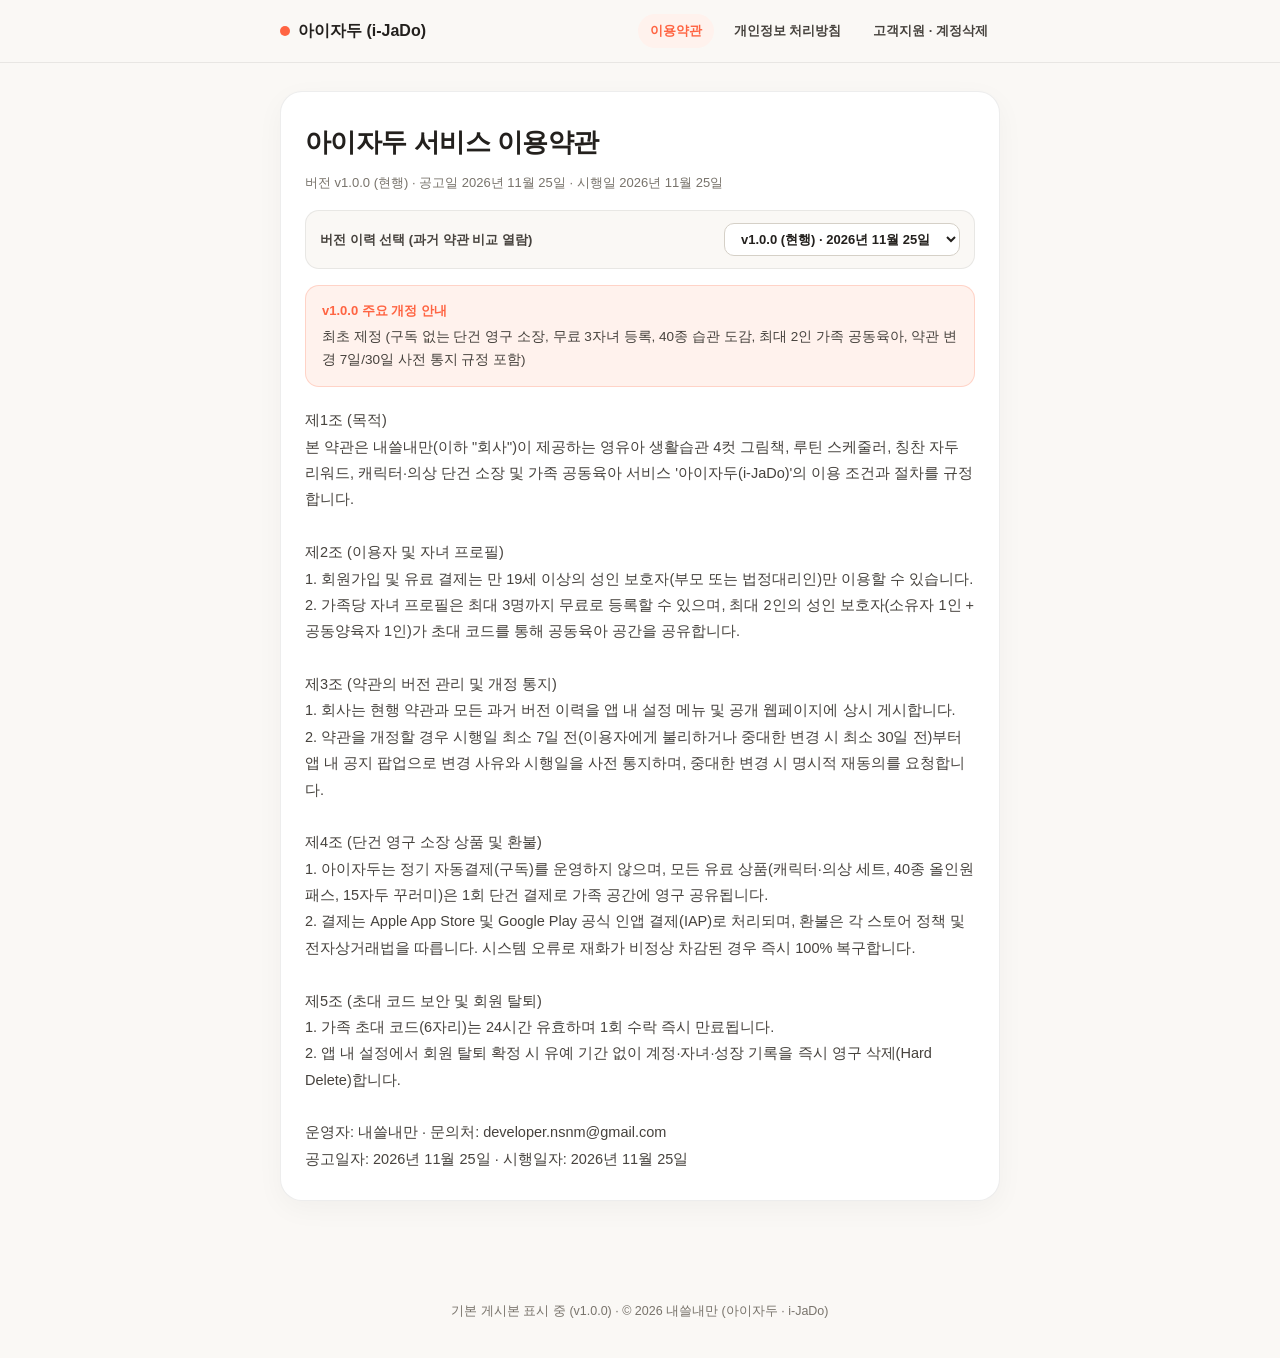
==== terms.html @ 7362d00f "docs(legal): publish i-JaDo official Terms, Privacy Policy, and Support portal (내쓸내만)" ====
<!DOCTYPE html>
<html lang="ko">
<head>
  <meta charset="UTF-8" />
  <meta name="viewport" content="width=device-width, initial-scale=1.0" />
  <title>아이자두(i-JaDo) 서비스 이용약관</title>
  <link rel="stylesheet" href="./styles.css" />
</head>
<body data-legal-doc-type="terms">
  <header class="topbar">
    <div class="topbar-inner">
      <a class="brand" href="./index.html"><span class="brand-dot"></span>아이자두 (i-JaDo)</a>
      <nav class="nav">
        <a class="active" href="./terms.html">이용약관</a>
        <a href="./privacy.html">개인정보 처리방침</a>
        <a href="./support.html">고객지원 · 계정삭제</a>
      </nav>
    </div>
  </header>

  <main class="container">
    <article class="doc-card">
      <h1 id="doc-title">아이자두 서비스 이용약관</h1>
      <div id="doc-meta" class="meta-line">버전 v1.0.0 (현행) · 공고일 2026년 11월 25일 · 시행일 2026년 11월 25일</div>

      <div class="version-bar">
        <label for="version-select">버전 이력 선택 (과거 약관 비교 열람)</label>
        <select id="version-select" aria-label="이용약관 버전 선택">
          <option value="1.0.0" selected>v1.0.0 (현행) · 2026년 11월 25일</option>
        </select>
      </div>

      <div id="doc-summary-wrap" class="summary-box">
        <strong id="doc-summary-title">v1.0.0 주요 개정 안내</strong>
        <p id="doc-summary-body">최초 제정 (구독 없는 단건 영구 소장, 무료 3자녀 등록, 40종 습관 도감, 최대 2인 가족 공동육아, 약관 변경 7일/30일 사전 통지 규정 포함)</p>
      </div>

      <div id="doc-body" class="doc-body">제1조 (목적)
본 약관은 내쓸내만(이하 "회사")이 제공하는 영유아 생활습관 4컷 그림책, 루틴 스케줄러, 칭찬 자두 리워드, 캐릭터·의상 단건 소장 및 가족 공동육아 서비스 '아이자두(i-JaDo)'의 이용 조건과 절차를 규정합니다.

제2조 (이용자 및 자녀 프로필)
1. 회원가입 및 유료 결제는 만 19세 이상의 성인 보호자(부모 또는 법정대리인)만 이용할 수 있습니다.
2. 가족당 자녀 프로필은 최대 3명까지 무료로 등록할 수 있으며, 최대 2인의 성인 보호자(소유자 1인 + 공동양육자 1인)가 초대 코드를 통해 공동육아 공간을 공유합니다.

제3조 (약관의 버전 관리 및 개정 통지)
1. 회사는 현행 약관과 모든 과거 버전 이력을 앱 내 설정 메뉴 및 공개 웹페이지에 상시 게시합니다.
2. 약관을 개정할 경우 시행일 최소 7일 전(이용자에게 불리하거나 중대한 변경 시 최소 30일 전)부터 앱 내 공지 팝업으로 변경 사유와 시행일을 사전 통지하며, 중대한 변경 시 명시적 재동의를 요청합니다.

제4조 (단건 영구 소장 상품 및 환불)
1. 아이자두는 정기 자동결제(구독)를 운영하지 않으며, 모든 유료 상품(캐릭터·의상 세트, 40종 올인원 패스, 15자두 꾸러미)은 1회 단건 결제로 가족 공간에 영구 공유됩니다.
2. 결제는 Apple App Store 및 Google Play 공식 인앱 결제(IAP)로 처리되며, 환불은 각 스토어 정책 및 전자상거래법을 따릅니다. 시스템 오류로 재화가 비정상 차감된 경우 즉시 100% 복구합니다.

제5조 (초대 코드 보안 및 회원 탈퇴)
1. 가족 초대 코드(6자리)는 24시간 유효하며 1회 수락 즉시 만료됩니다.
2. 앱 내 설정에서 회원 탈퇴 확정 시 유예 기간 없이 계정·자녀·성장 기록을 즉시 영구 삭제(Hard Delete)합니다.

운영자: 내쓸내만 · 문의처: developer.nsnm@gmail.com
공고일자: 2026년 11월 25일 · 시행일자: 2026년 11월 25일</div>
    </article>
  </main>

  <footer class="footer">
    <span id="sync-note">버전 동기화 확인 중...</span> · © 2026 내쓸내만 (아이자두 · i-JaDo)
  </footer>
  <script src="./legal-app.js"></script>
</body>
</html>
---- styles.css ----
:root {
  --bg: #FAF8F5;
  --surface: #FFFFFF;
  --ink-900: #23201D;
  --ink-700: #46423D;
  --ink-500: #78736B;
  --ink-300: #D5D0C7;
  --coral-500: #FF6442;
  --coral-soft: #FFF2ED;
  --sage-700: #2F6040;
  --sage-soft: #EEF5F0;
  --radius-xl: 22px;
  --radius-lg: 14px;
}

* {
  box-sizing: border-box;
}

html, body {
  margin: 0;
  padding: 0;
  background: var(--bg);
  color: var(--ink-900);
  font-family: -apple-system, BlinkMacSystemFont, "Apple SD Gothic Neo", "Pretendard", "Noto Sans KR", sans-serif;
  line-height: 1.7;
  -webkit-font-smoothing: antialiased;
}

.topbar {
  position: sticky;
  top: 0;
  z-index: 20;
  background: rgba(250, 248, 245, 0.92);
  backdrop-filter: blur(12px);
  border-bottom: 1px solid rgba(35, 32, 29, 0.08);
}

.topbar-inner {
  max-width: 760px;
  margin: 0 auto;
  padding: 14px 20px;
  display: flex;
  align-items: center;
  justify-content: space-between;
  gap: 12px;
  flex-wrap: wrap;
}

.brand {
  text-decoration: none;
  color: var(--ink-900);
  font-weight: 800;
  font-size: 16px;
  display: inline-flex;
  align-items: center;
  gap: 8px;
}

.brand-dot {
  width: 10px;
  height: 10px;
  border-radius: 50%;
  background: var(--coral-500);
  display: inline-block;
}

.nav {
  display: flex;
  gap: 8px;
  flex-wrap: wrap;
}

.nav a {
  text-decoration: none;
  font-size: 13px;
  font-weight: 600;
  color: var(--ink-700);
  padding: 6px 12px;
  border-radius: 999px;
  transition: background 0.15s ease, color 0.15s ease;
}

.nav a:hover,
.nav a.active {
  background: var(--coral-soft);
  color: var(--coral-500);
}

.container {
  max-width: 760px;
  margin: 0 auto;
  padding: 28px 20px 72px;
}

.hero-card,
.doc-card {
  background: var(--surface);
  border: 1px solid rgba(35, 32, 29, 0.08);
  border-radius: var(--radius-xl);
  padding: 28px 24px;
  box-shadow: 0 8px 28px rgba(35, 32, 29, 0.04);
}

h1 {
  margin: 0 0 8px;
  font-size: 26px;
  font-weight: 800;
  letter-spacing: -0.02em;
}

h2 {
  margin: 26px 0 10px;
  font-size: 17px;
  font-weight: 800;
  color: var(--ink-900);
}

p {
  margin: 0 0 12px;
  color: var(--ink-700);
  font-size: 15px;
}

.meta-line {
  font-size: 13px;
  color: var(--ink-500);
  margin-bottom: 16px;
}

.version-bar {
  display: flex;
  align-items: center;
  justify-content: space-between;
  gap: 12px;
  flex-wrap: wrap;
  background: var(--bg);
  border: 1px solid rgba(35, 32, 29, 0.08);
  border-radius: var(--radius-lg);
  padding: 12px 14px;
  margin-bottom: 16px;
}

.version-bar label {
  font-size: 13px;
  font-weight: 700;
  color: var(--ink-700);
}

.version-bar select {
  font-size: 13px;
  font-weight: 700;
  color: var(--ink-900);
  background: #FFFFFF;
  border: 1px solid var(--ink-300);
  border-radius: 10px;
  padding: 7px 12px;
  cursor: pointer;
}

.summary-box {
  background: var(--coral-soft);
  border: 1px solid rgba(255, 100, 66, 0.22);
  border-radius: var(--radius-lg);
  padding: 14px 16px;
  margin-bottom: 20px;
}

.summary-box strong {
  display: block;
  font-size: 13px;
  color: var(--coral-500);
  margin-bottom: 4px;
}

.summary-box p {
  margin: 0;
  font-size: 13.5px;
  color: var(--ink-700);
}

.doc-body {
  white-space: pre-wrap;
  font-size: 14.5px;
  line-height: 1.82;
  color: var(--ink-700);
}

.hub-grid {
  display: grid;
  grid-template-columns: repeat(auto-fit, minmax(210px, 1fr));
  gap: 14px;
  margin-top: 22px;
}

.hub-link {
  display: block;
  text-decoration: none;
  background: var(--bg);
  border: 1px solid rgba(35, 32, 29, 0.08);
  border-radius: var(--radius-lg);
  padding: 18px;
  color: var(--ink-900);
  transition: transform 0.15s ease, border-color 0.15s ease;
}

.hub-link:hover {
  transform: translateY(-2px);
  border-color: var(--coral-500);
}

.hub-link h3 {
  margin: 0 0 6px;
  font-size: 16px;
  font-weight: 800;
}

.hub-link p {
  margin: 0;
  font-size: 13px;
  color: var(--ink-500);
}

.badge {
  display: inline-block;
  font-size: 11px;
  font-weight: 800;
  padding: 3px 9px;
  border-radius: 999px;
  background: var(--sage-soft);
  color: var(--sage-700);
  margin-bottom: 8px;
}

.step-list {
  margin: 10px 0 18px;
  padding-left: 20px;
  color: var(--ink-700);
  font-size: 14.5px;
}

.step-list li {
  margin-bottom: 8px;
}

.footer {
  max-width: 760px;
  margin: 28px auto 0;
  padding: 0 20px 36px;
  font-size: 12.5px;
  color: var(--ink-500);
  text-align: center;
}
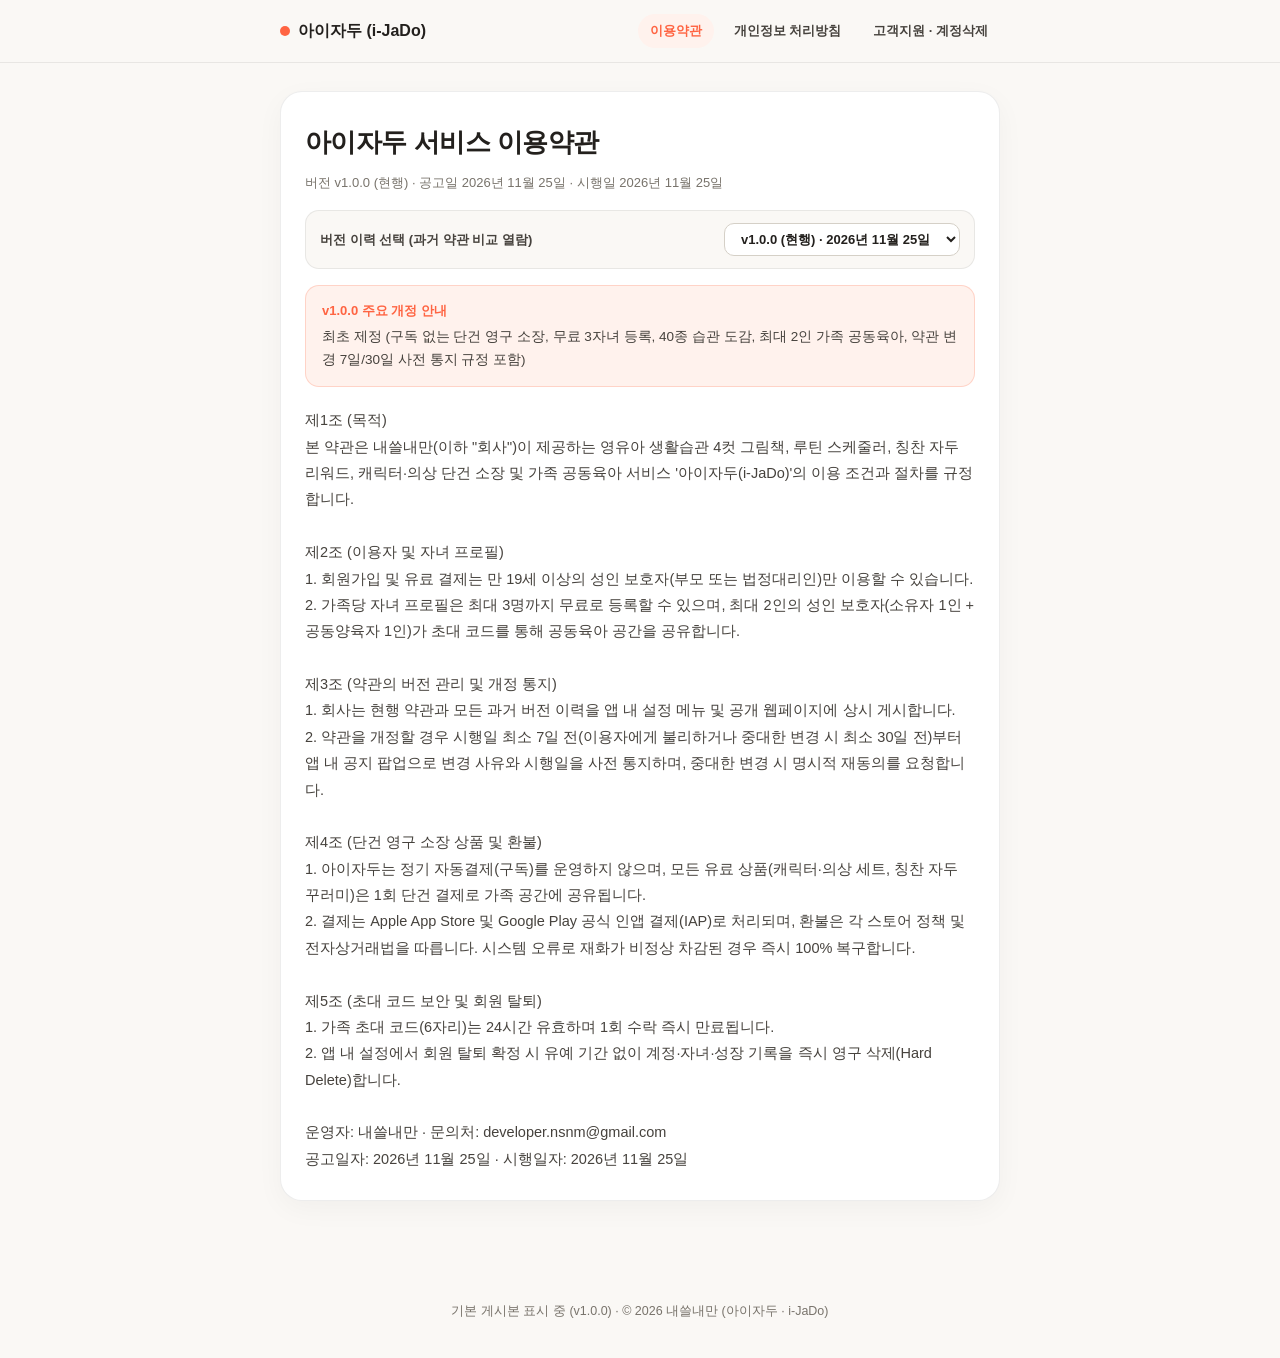
==== commit ec6ca5ec: "docs(legal): sync v1.0.0 Terms Art. 4 with Option A BM (Plum Packs + Character/Outfit Sets)" ====
--- a/terms.html
+++ b/terms.html
@@ -47,7 +47,7 @@
 2. 약관을 개정할 경우 시행일 최소 7일 전(이용자에게 불리하거나 중대한 변경 시 최소 30일 전)부터 앱 내 공지 팝업으로 변경 사유와 시행일을 사전 통지하며, 중대한 변경 시 명시적 재동의를 요청합니다.
 
 제4조 (단건 영구 소장 상품 및 환불)
-1. 아이자두는 정기 자동결제(구독)를 운영하지 않으며, 모든 유료 상품(캐릭터·의상 세트, 40종 올인원 패스, 15자두 꾸러미)은 1회 단건 결제로 가족 공간에 영구 공유됩니다.
+1. 아이자두는 정기 자동결제(구독)를 운영하지 않으며, 모든 유료 상품(캐릭터·의상 세트, 칭찬 자두 꾸러미)은 1회 단건 결제로 가족 공간에 공유됩니다.
 2. 결제는 Apple App Store 및 Google Play 공식 인앱 결제(IAP)로 처리되며, 환불은 각 스토어 정책 및 전자상거래법을 따릅니다. 시스템 오류로 재화가 비정상 차감된 경우 즉시 100% 복구합니다.
 
 제5조 (초대 코드 보안 및 회원 탈퇴)
